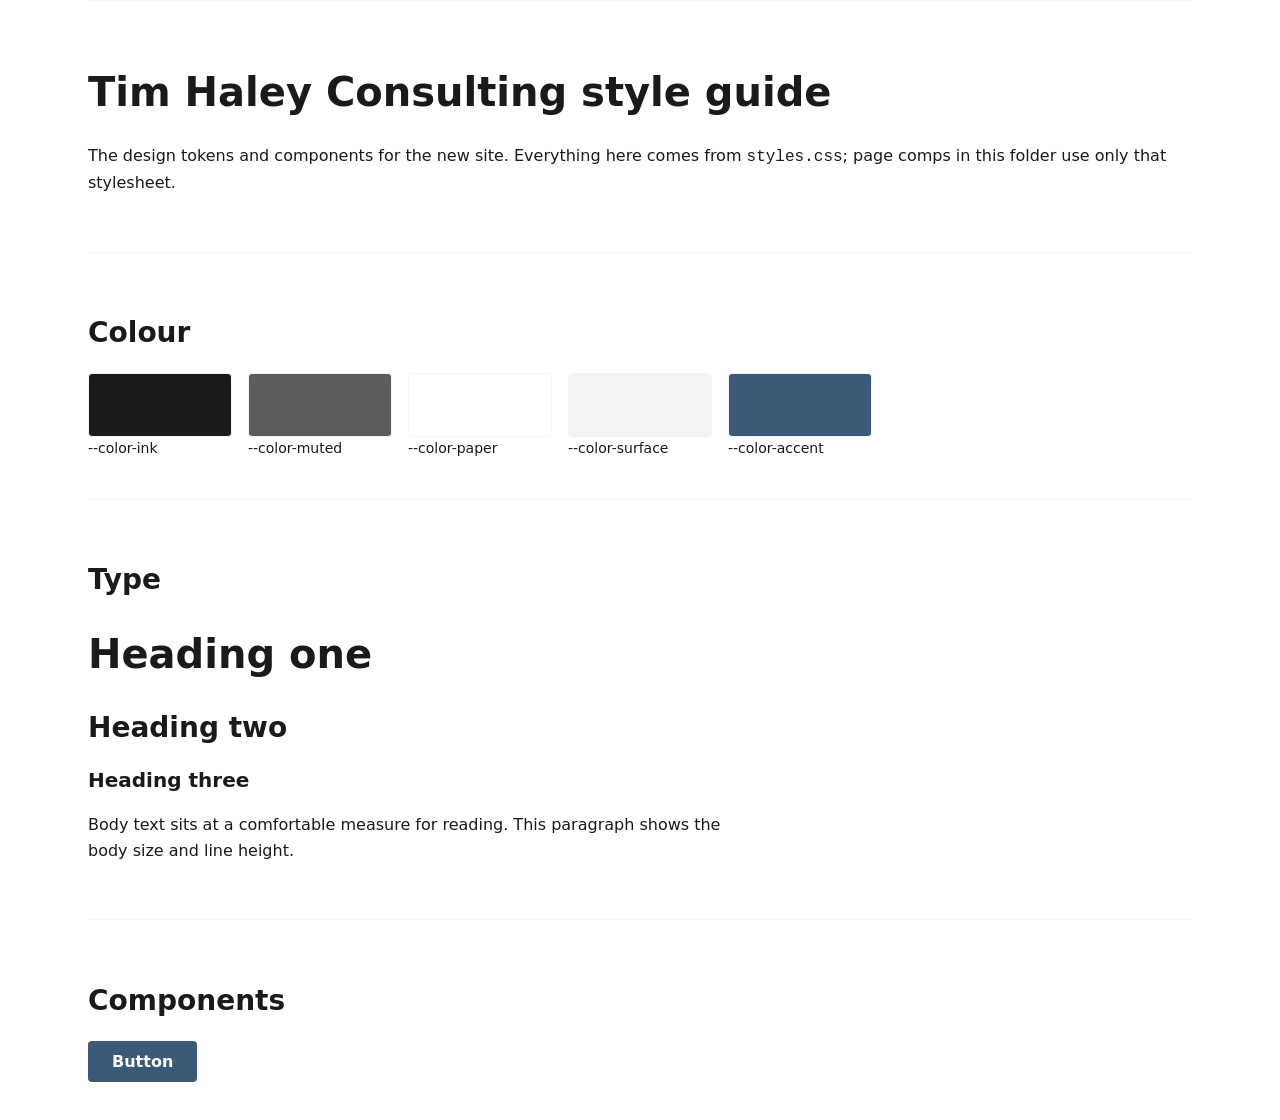
==== design/index.html @ 62872586 "Add the design style guide scaffold The design phase runs through the agent supervisor as a static p" ====
<!doctype html>
<html lang="en">
<head>
  <meta charset="utf-8">
  <meta name="viewport" content="width=device-width, initial-scale=1">
  <meta name="robots" content="noindex">
  <title>Style guide | Tim Haley Consulting</title>
  <link rel="stylesheet" href="styles.css">
</head>
<body>
  <main class="container">
    <header class="guide-section">
      <h1>Tim Haley Consulting style guide</h1>
      <p>The design tokens and components for the new site. Everything here comes from
        <code>styles.css</code>; page comps in this folder use only that stylesheet.</p>
    </header>

    <section class="guide-section" id="colour">
      <h2>Colour</h2>
      <div class="swatches">
        <div class="swatch"><div class="swatch-chip" style="background: var(--color-ink)"></div>--color-ink</div>
        <div class="swatch"><div class="swatch-chip" style="background: var(--color-muted)"></div>--color-muted</div>
        <div class="swatch"><div class="swatch-chip" style="background: var(--color-paper)"></div>--color-paper</div>
        <div class="swatch"><div class="swatch-chip" style="background: var(--color-surface)"></div>--color-surface</div>
        <div class="swatch"><div class="swatch-chip" style="background: var(--color-accent)"></div>--color-accent</div>
      </div>
    </section>

    <section class="guide-section" id="type">
      <h2>Type</h2>
      <h1>Heading one</h1>
      <h2>Heading two</h2>
      <h3>Heading three</h3>
      <p style="max-width: var(--measure)">Body text sits at a comfortable measure for reading. This
        paragraph shows the body size and line height.</p>
    </section>

    <section class="guide-section" id="components">
      <h2>Components</h2>
      <a class="button" href="#components">Button</a>
    </section>
  </main>
</body>
</html>
---- design/styles.css ----
/*
 * Tim Haley Consulting: design tokens and components.
 * Neutral starting values; the design rounds set the real direction.
 * Every page in design/ uses only this stylesheet.
 */

:root {
  /* Colour */
  --color-ink: #1a1a1a;
  --color-muted: #5c5c5c;
  --color-paper: #ffffff;
  --color-surface: #f4f4f4;
  --color-accent: #3a5a78;
  --color-accent-ink: #ffffff;

  /* Type */
  --font-body: system-ui, sans-serif;
  --font-heading: system-ui, sans-serif;
  --text-sm: 0.875rem;
  --text-base: 1rem;
  --text-lg: 1.25rem;
  --text-xl: 1.75rem;
  --text-2xl: 2.5rem;
  --leading-body: 1.6;
  --leading-heading: 1.2;

  /* Spacing */
  --space-1: 0.25rem;
  --space-2: 0.5rem;
  --space-3: 1rem;
  --space-4: 1.5rem;
  --space-5: 2.5rem;
  --space-6: 4rem;

  /* Shape */
  --radius: 4px;
  --measure: 65ch;
}

*,
*::before,
*::after {
  box-sizing: border-box;
}

body {
  margin: 0;
  font-family: var(--font-body);
  font-size: var(--text-base);
  line-height: var(--leading-body);
  color: var(--color-ink);
  background: var(--color-paper);
}

h1,
h2,
h3 {
  font-family: var(--font-heading);
  line-height: var(--leading-heading);
}

h1 { font-size: var(--text-2xl); }
h2 { font-size: var(--text-xl); }
h3 { font-size: var(--text-lg); }

.container {
  max-width: 72rem;
  margin: 0 auto;
  padding: 0 var(--space-4);
}

.button {
  display: inline-block;
  padding: var(--space-2) var(--space-4);
  border-radius: var(--radius);
  background: var(--color-accent);
  color: var(--color-accent-ink);
  text-decoration: none;
  font-weight: 600;
}

/* Style guide page only */
.guide-section {
  padding: var(--space-5) 0;
  border-top: 1px solid var(--color-surface);
}

.swatches {
  display: grid;
  grid-template-columns: repeat(auto-fill, minmax(9rem, 1fr));
  gap: var(--space-3);
}

.swatch {
  font-size: var(--text-sm);
}

.swatch-chip {
  height: 4rem;
  border-radius: var(--radius);
  border: 1px solid var(--color-surface);
}
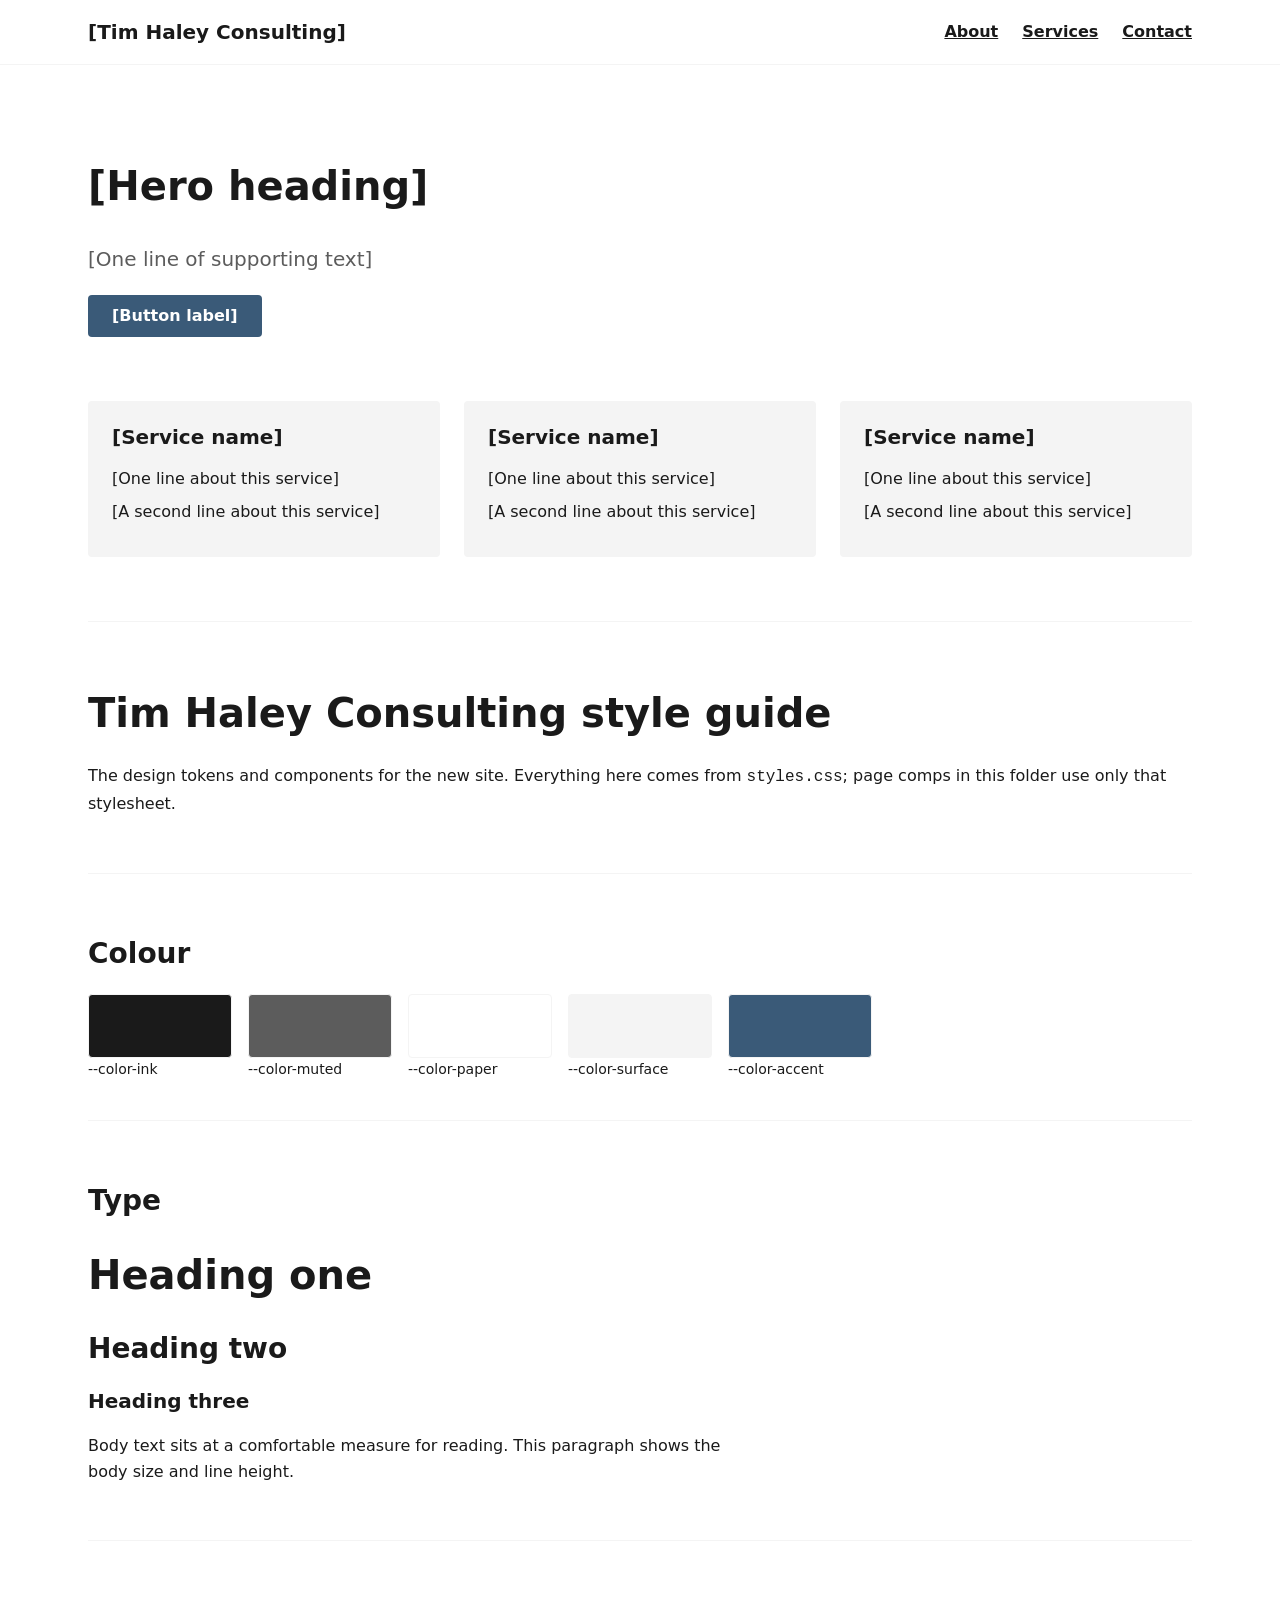
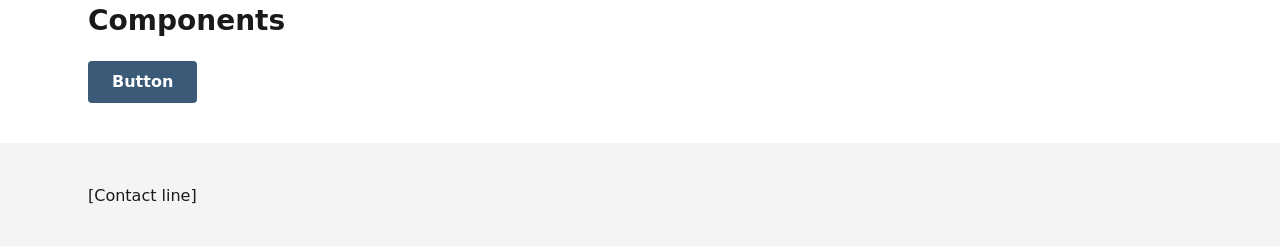
==== commit b8a4963f: "chore(agent): design-page-skeleton attempt 1 (sonnet)" ====
--- a/design/index.html
+++ b/design/index.html
@@ -8,12 +8,51 @@
   <link rel="stylesheet" href="styles.css">
 </head>
 <body>
+  <header class="site-header">
+    <div class="container site-header-inner">
+      <a class="wordmark" href="#about">[Tim Haley Consulting]</a>
+      <nav aria-label="Main">
+        <ul class="nav-list">
+          <li><a href="#about">About</a></li>
+          <li><a href="#services">Services</a></li>
+          <li><a href="#contact">Contact</a></li>
+        </ul>
+      </nav>
+    </div>
+  </header>
+
   <main class="container">
-    <header class="guide-section">
+    <section class="hero" id="about">
+      <h1>[Hero heading]</h1>
+      <p>[One line of supporting text]</p>
+      <a class="button" href="#contact">[Button label]</a>
+    </section>
+
+    <section class="services" id="services" aria-label="Services">
+      <div class="services-row">
+        <article class="card">
+          <h2>[Service name]</h2>
+          <p>[One line about this service]</p>
+          <p>[A second line about this service]</p>
+        </article>
+        <article class="card">
+          <h2>[Service name]</h2>
+          <p>[One line about this service]</p>
+          <p>[A second line about this service]</p>
+        </article>
+        <article class="card">
+          <h2>[Service name]</h2>
+          <p>[One line about this service]</p>
+          <p>[A second line about this service]</p>
+        </article>
+      </div>
+    </section>
+
+    <div class="guide-section">
       <h1>Tim Haley Consulting style guide</h1>
       <p>The design tokens and components for the new site. Everything here comes from
         <code>styles.css</code>; page comps in this folder use only that stylesheet.</p>
-    </header>
+    </div>
 
     <section class="guide-section" id="colour">
       <h2>Colour</h2>
@@ -40,5 +79,11 @@
       <a class="button" href="#components">Button</a>
     </section>
   </main>
+
+  <footer class="site-footer" id="contact">
+    <div class="container">
+      <p>[Contact line]</p>
+    </div>
+  </footer>
 </body>
 </html>
--- a/design/styles.css
+++ b/design/styles.css
@@ -100,3 +100,106 @@
   border-radius: var(--radius);
   border: 1px solid var(--color-surface);
 }
+
+/* Focus */
+a:focus-visible,
+.button:focus-visible {
+  outline: 3px solid var(--color-accent);
+  outline-offset: 2px;
+}
+
+a {
+  color: var(--color-accent);
+}
+
+/* Site header and nav */
+.site-header {
+  border-bottom: 1px solid var(--color-surface);
+}
+
+.site-header-inner {
+  display: flex;
+  flex-wrap: wrap;
+  align-items: center;
+  justify-content: space-between;
+  gap: var(--space-2) var(--space-4);
+  padding-top: var(--space-3);
+  padding-bottom: var(--space-3);
+}
+
+.wordmark {
+  font-family: var(--font-heading);
+  font-size: var(--text-lg);
+  font-weight: 700;
+  color: var(--color-ink);
+  text-decoration: none;
+}
+
+.nav-list {
+  display: flex;
+  flex-wrap: wrap;
+  gap: var(--space-1) var(--space-4);
+  margin: 0;
+  padding: 0;
+  list-style: none;
+}
+
+.nav-list a {
+  color: var(--color-ink);
+  font-weight: 600;
+}
+
+/* Hero */
+.hero {
+  padding: var(--space-6) 0;
+}
+
+.hero p {
+  max-width: var(--measure);
+  font-size: var(--text-lg);
+  color: var(--color-muted);
+}
+
+/* Services row and cards */
+.services {
+  padding-bottom: var(--space-6);
+}
+
+.services-row {
+  display: grid;
+  grid-template-columns: 1fr;
+  gap: var(--space-4);
+}
+
+.card {
+  min-width: 0;
+  padding: var(--space-4);
+  border-radius: var(--radius);
+  background: var(--color-surface);
+  overflow-wrap: break-word;
+}
+
+.card h2 {
+  margin-top: 0;
+  font-size: var(--text-lg);
+}
+
+.card p {
+  margin: 0 0 var(--space-2);
+}
+
+@media (min-width: 40rem) {
+  .services-row {
+    grid-template-columns: repeat(3, 1fr);
+  }
+}
+
+/* Footer */
+.site-footer {
+  padding: var(--space-5) 0;
+  background: var(--color-surface);
+}
+
+.site-footer p {
+  margin: 0;
+}
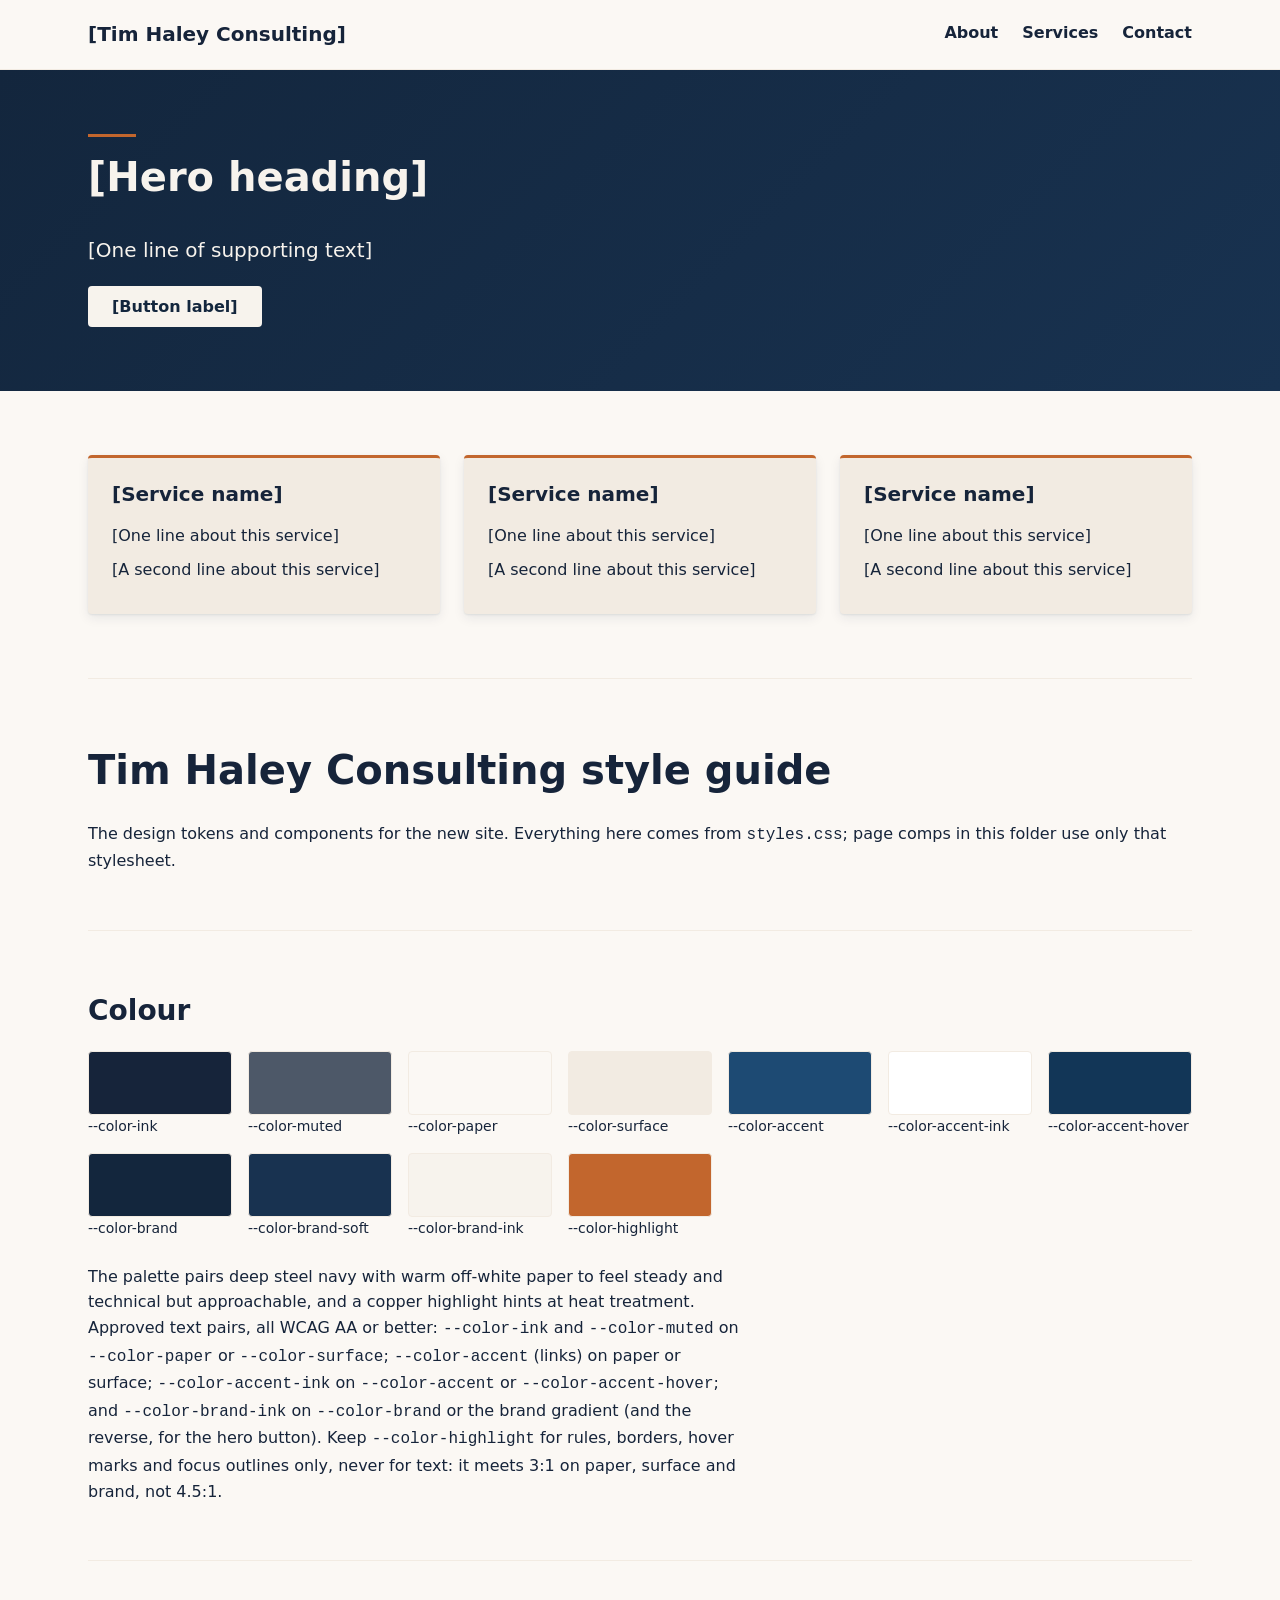
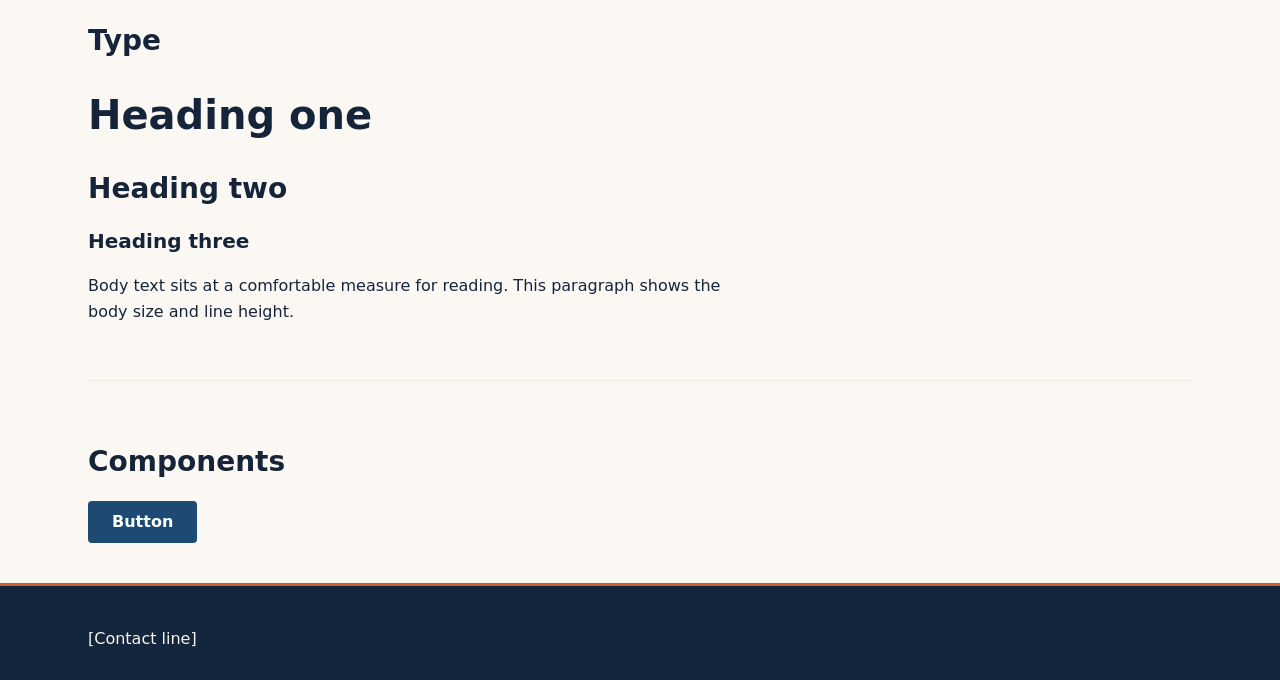
==== commit ebcea1ba: "chore(agent): design-colour-scheme-and-theme attempt 1 (opus)" ====
--- a/design/index.html
+++ b/design/index.html
@@ -21,12 +21,16 @@
     </div>
   </header>
 
-  <main class="container">
+  <main>
     <section class="hero" id="about">
-      <h1>[Hero heading]</h1>
-      <p>[One line of supporting text]</p>
-      <a class="button" href="#contact">[Button label]</a>
+      <div class="container">
+        <h1>[Hero heading]</h1>
+        <p>[One line of supporting text]</p>
+        <a class="button" href="#contact">[Button label]</a>
+      </div>
     </section>
+
+    <div class="container">
 
     <section class="services" id="services" aria-label="Services">
       <div class="services-row">
@@ -62,7 +66,23 @@
         <div class="swatch"><div class="swatch-chip" style="background: var(--color-paper)"></div>--color-paper</div>
         <div class="swatch"><div class="swatch-chip" style="background: var(--color-surface)"></div>--color-surface</div>
         <div class="swatch"><div class="swatch-chip" style="background: var(--color-accent)"></div>--color-accent</div>
+        <div class="swatch"><div class="swatch-chip" style="background: var(--color-accent-ink)"></div>--color-accent-ink</div>
+        <div class="swatch"><div class="swatch-chip" style="background: var(--color-accent-hover)"></div>--color-accent-hover</div>
+        <div class="swatch"><div class="swatch-chip" style="background: var(--color-brand)"></div>--color-brand</div>
+        <div class="swatch"><div class="swatch-chip" style="background: var(--color-brand-soft)"></div>--color-brand-soft</div>
+        <div class="swatch"><div class="swatch-chip" style="background: var(--color-brand-ink)"></div>--color-brand-ink</div>
+        <div class="swatch"><div class="swatch-chip" style="background: var(--color-highlight)"></div>--color-highlight</div>
       </div>
+      <p class="palette-note">The palette pairs deep steel navy with warm off-white paper to feel
+        steady and technical but approachable, and a copper highlight hints at heat treatment.
+        Approved text pairs, all WCAG AA or better: <code>--color-ink</code> and
+        <code>--color-muted</code> on <code>--color-paper</code> or <code>--color-surface</code>;
+        <code>--color-accent</code> (links) on paper or surface; <code>--color-accent-ink</code> on
+        <code>--color-accent</code> or <code>--color-accent-hover</code>; and
+        <code>--color-brand-ink</code> on <code>--color-brand</code> or the brand gradient (and the
+        reverse, for the hero button). Keep <code>--color-highlight</code> for rules, borders, hover
+        marks and focus outlines only, never for text: it meets 3:1 on paper, surface and brand,
+        not 4.5:1.</p>
     </section>
 
     <section class="guide-section" id="type">
@@ -78,6 +98,7 @@
       <h2>Components</h2>
       <a class="button" href="#components">Button</a>
     </section>
+    </div>
   </main>
 
   <footer class="site-footer" id="contact">
--- a/design/styles.css
+++ b/design/styles.css
@@ -1,17 +1,29 @@
 /*
  * Tim Haley Consulting: design tokens and components.
- * Neutral starting values; the design rounds set the real direction.
+ * Palette: deep steel-navy ink and brand on warm off-white paper, with a
+ * copper highlight that hints at heat treatment. Approved text pairs are
+ * listed in the style guide's Colour section; all meet WCAG AA.
  * Every page in design/ uses only this stylesheet.
  */
 
 :root {
   /* Colour */
-  --color-ink: #1a1a1a;
-  --color-muted: #5c5c5c;
-  --color-paper: #ffffff;
-  --color-surface: #f4f4f4;
-  --color-accent: #3a5a78;
-  --color-accent-ink: #ffffff;
+  --color-ink: #16243a;          /* 14.7:1 on paper, 13.2:1 on surface */
+  --color-muted: #4d5868;        /* 6.8:1 on paper, 6.1:1 on surface */
+  --color-paper: #fbf8f4;
+  --color-surface: #f2ebe2;
+  --color-accent: #1d4a73;       /* 8.7:1 on paper, 7.8:1 on surface */
+  --color-accent-ink: #ffffff;   /* 9.2:1 on accent */
+  --color-accent-hover: #123657; /* 12.4:1 with accent-ink */
+  --color-brand: #13263d;
+  --color-brand-soft: #183250;
+  --color-brand-ink: #f7f3ed;    /* 13.8:1 on brand, 11.8:1 on brand-soft */
+  --color-highlight: #c2662d;    /* non-text only: 3.2:1 or more on paper, surface, brand, brand-soft */
+
+  /* Effects */
+  --gradient-brand: linear-gradient(135deg, var(--color-brand) 0%, var(--color-brand-soft) 100%);
+  --shadow-card: 0 1px 2px rgb(19 38 61 / 0.08), 0 4px 12px rgb(19 38 61 / 0.08);
+  --shadow-card-hover: 0 2px 4px rgb(19 38 61 / 0.1), 0 10px 24px rgb(19 38 61 / 0.14);
 
   /* Type */
   --font-body: system-ui, sans-serif;
@@ -34,6 +46,7 @@
 
   /* Shape */
   --radius: 4px;
+  --rule-highlight: 3px;
   --measure: 65ch;
 }
 
@@ -77,6 +90,12 @@
   color: var(--color-accent-ink);
   text-decoration: none;
   font-weight: 600;
+  transition: background-color 0.15s ease, box-shadow 0.15s ease;
+}
+
+.button:hover {
+  background: var(--color-accent-hover);
+  box-shadow: inset 0 calc(-1 * var(--rule-highlight)) 0 var(--color-highlight);
 }
 
 /* Style guide page only */
@@ -95,25 +114,38 @@
   font-size: var(--text-sm);
 }
 
+.palette-note {
+  max-width: var(--measure);
+  margin-top: var(--space-4);
+}
+
 .swatch-chip {
   height: 4rem;
   border-radius: var(--radius);
   border: 1px solid var(--color-surface);
 }
 
-/* Focus */
+/* Focus: the highlight meets 3:1 on paper, surface, brand and brand-soft */
 a:focus-visible,
 .button:focus-visible {
-  outline: 3px solid var(--color-accent);
+  outline: 3px solid var(--color-highlight);
   outline-offset: 2px;
 }
 
 a {
   color: var(--color-accent);
+  text-decoration-thickness: 1px;
+  text-underline-offset: 0.2em;
+}
+
+a:hover {
+  text-decoration-color: var(--color-highlight);
+  text-decoration-thickness: 2px;
 }
 
 /* Site header and nav */
 .site-header {
+  background: var(--color-paper);
   border-bottom: 1px solid var(--color-surface);
 }
 
@@ -145,24 +177,60 @@
 }
 
 .nav-list a {
+  display: inline-block;
+  padding: var(--space-1) 0;
   color: var(--color-ink);
   font-weight: 600;
-}
-
-/* Hero */
+  text-decoration: none;
+  border-bottom: var(--rule-highlight) solid transparent;
+  transition: border-color 0.15s ease;
+}
+
+.nav-list a:hover,
+.nav-list a:active,
+.nav-list a[aria-current] {
+  border-bottom-color: var(--color-highlight);
+}
+
+/* Hero: full-width brand band */
 .hero {
   padding: var(--space-6) 0;
+  background: var(--gradient-brand);
+  color: var(--color-brand-ink);
+}
+
+.hero h1 {
+  margin-top: 0;
+}
+
+.hero h1::before {
+  content: "";
+  display: block;
+  width: 3rem;
+  height: var(--rule-highlight);
+  margin-bottom: var(--space-3);
+  background: var(--color-highlight);
 }
 
 .hero p {
   max-width: var(--measure);
   font-size: var(--text-lg);
-  color: var(--color-muted);
+  color: var(--color-brand-ink);
+}
+
+/* On the brand band the button inverts so it stands out from the background */
+.hero .button {
+  background: var(--color-brand-ink);
+  color: var(--color-brand);
+}
+
+.hero .button:hover {
+  background: var(--color-surface);
 }
 
 /* Services row and cards */
 .services {
-  padding-bottom: var(--space-6);
+  padding: var(--space-6) 0;
 }
 
 .services-row {
@@ -175,8 +243,28 @@
   min-width: 0;
   padding: var(--space-4);
   border-radius: var(--radius);
+  border-top: var(--rule-highlight) solid var(--color-highlight);
   background: var(--color-surface);
+  box-shadow: var(--shadow-card);
   overflow-wrap: break-word;
+  transition: transform 0.15s ease, box-shadow 0.15s ease;
+}
+
+.card:hover {
+  transform: translateY(-2px);
+  box-shadow: var(--shadow-card-hover);
+}
+
+@media (prefers-reduced-motion: reduce) {
+  .card,
+  .button,
+  .nav-list a {
+    transition: none;
+  }
+
+  .card:hover {
+    transform: none;
+  }
 }
 
 .card h2 {
@@ -194,10 +282,16 @@
   }
 }
 
-/* Footer */
+/* Footer: full-width brand band */
 .site-footer {
   padding: var(--space-5) 0;
-  background: var(--color-surface);
+  border-top: var(--rule-highlight) solid var(--color-highlight);
+  background: var(--color-brand);
+  color: var(--color-brand-ink);
+}
+
+.site-footer a {
+  color: var(--color-brand-ink);
 }
 
 .site-footer p {
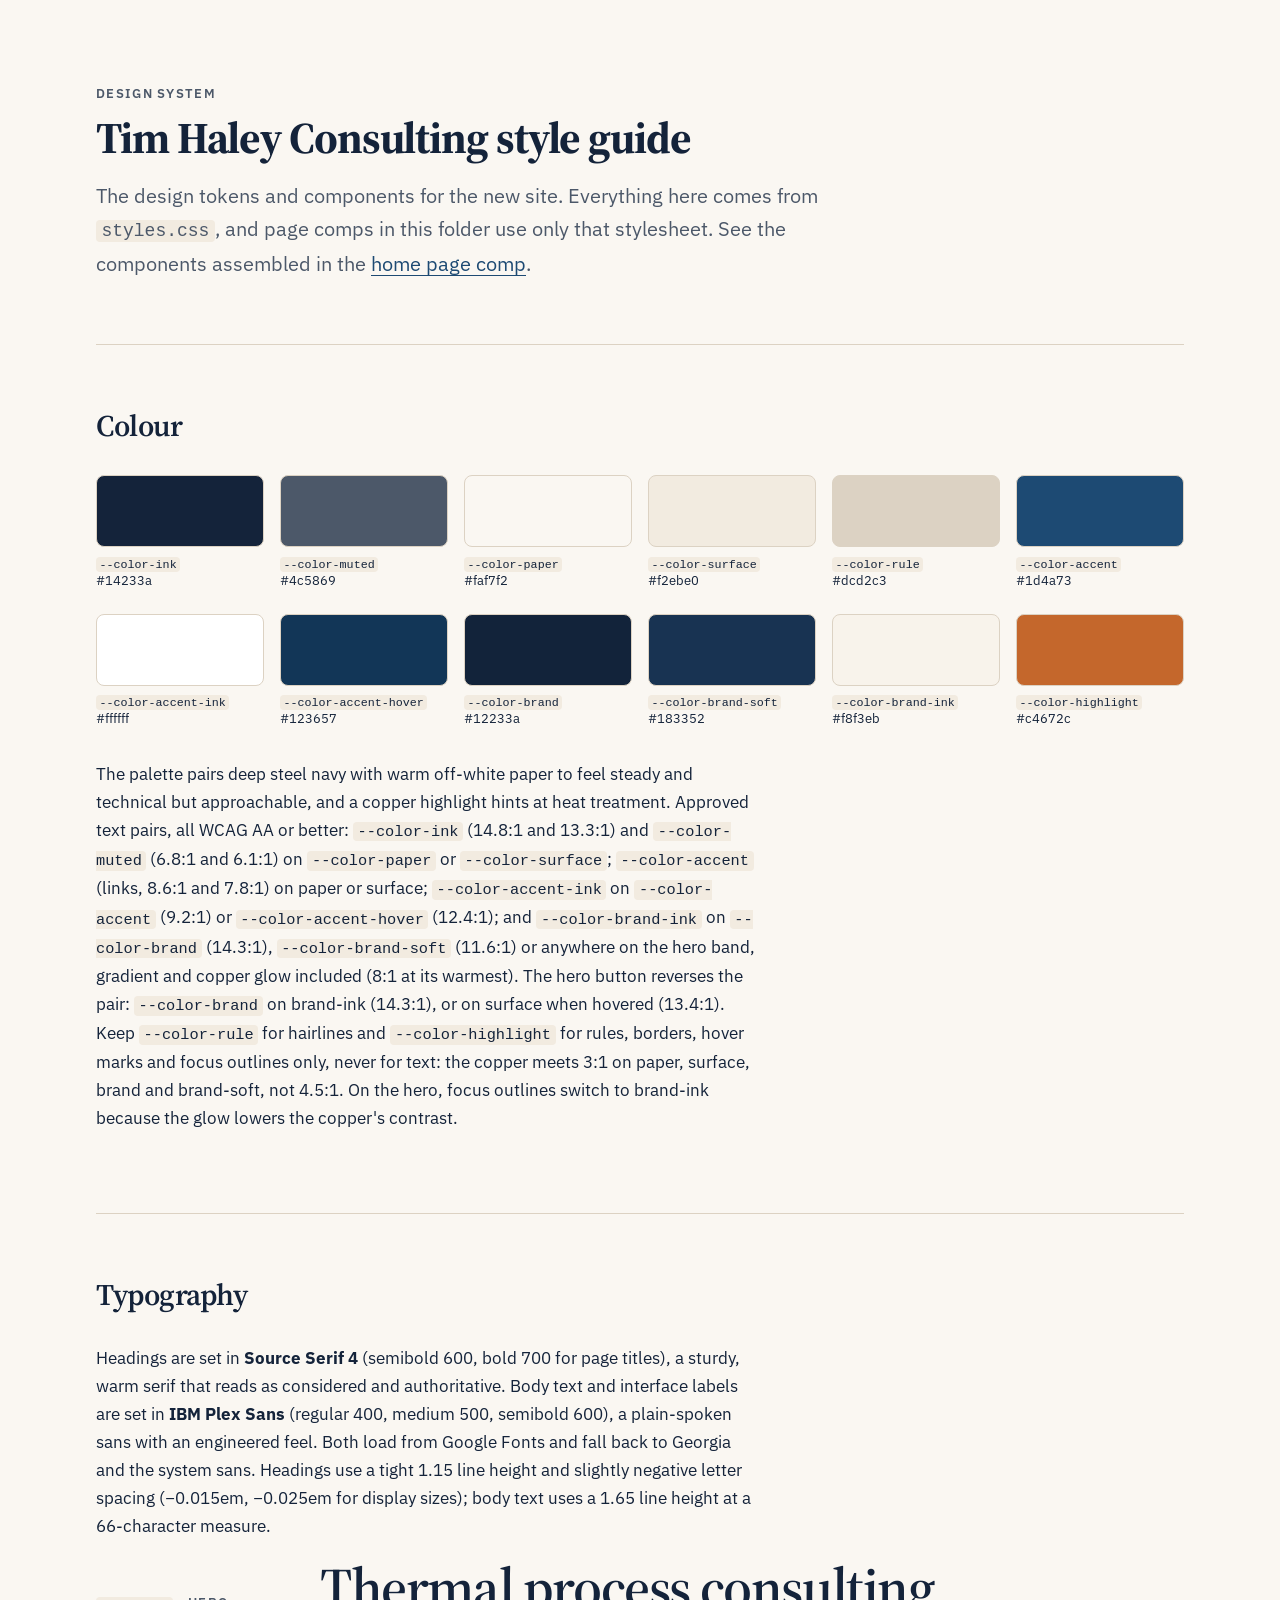
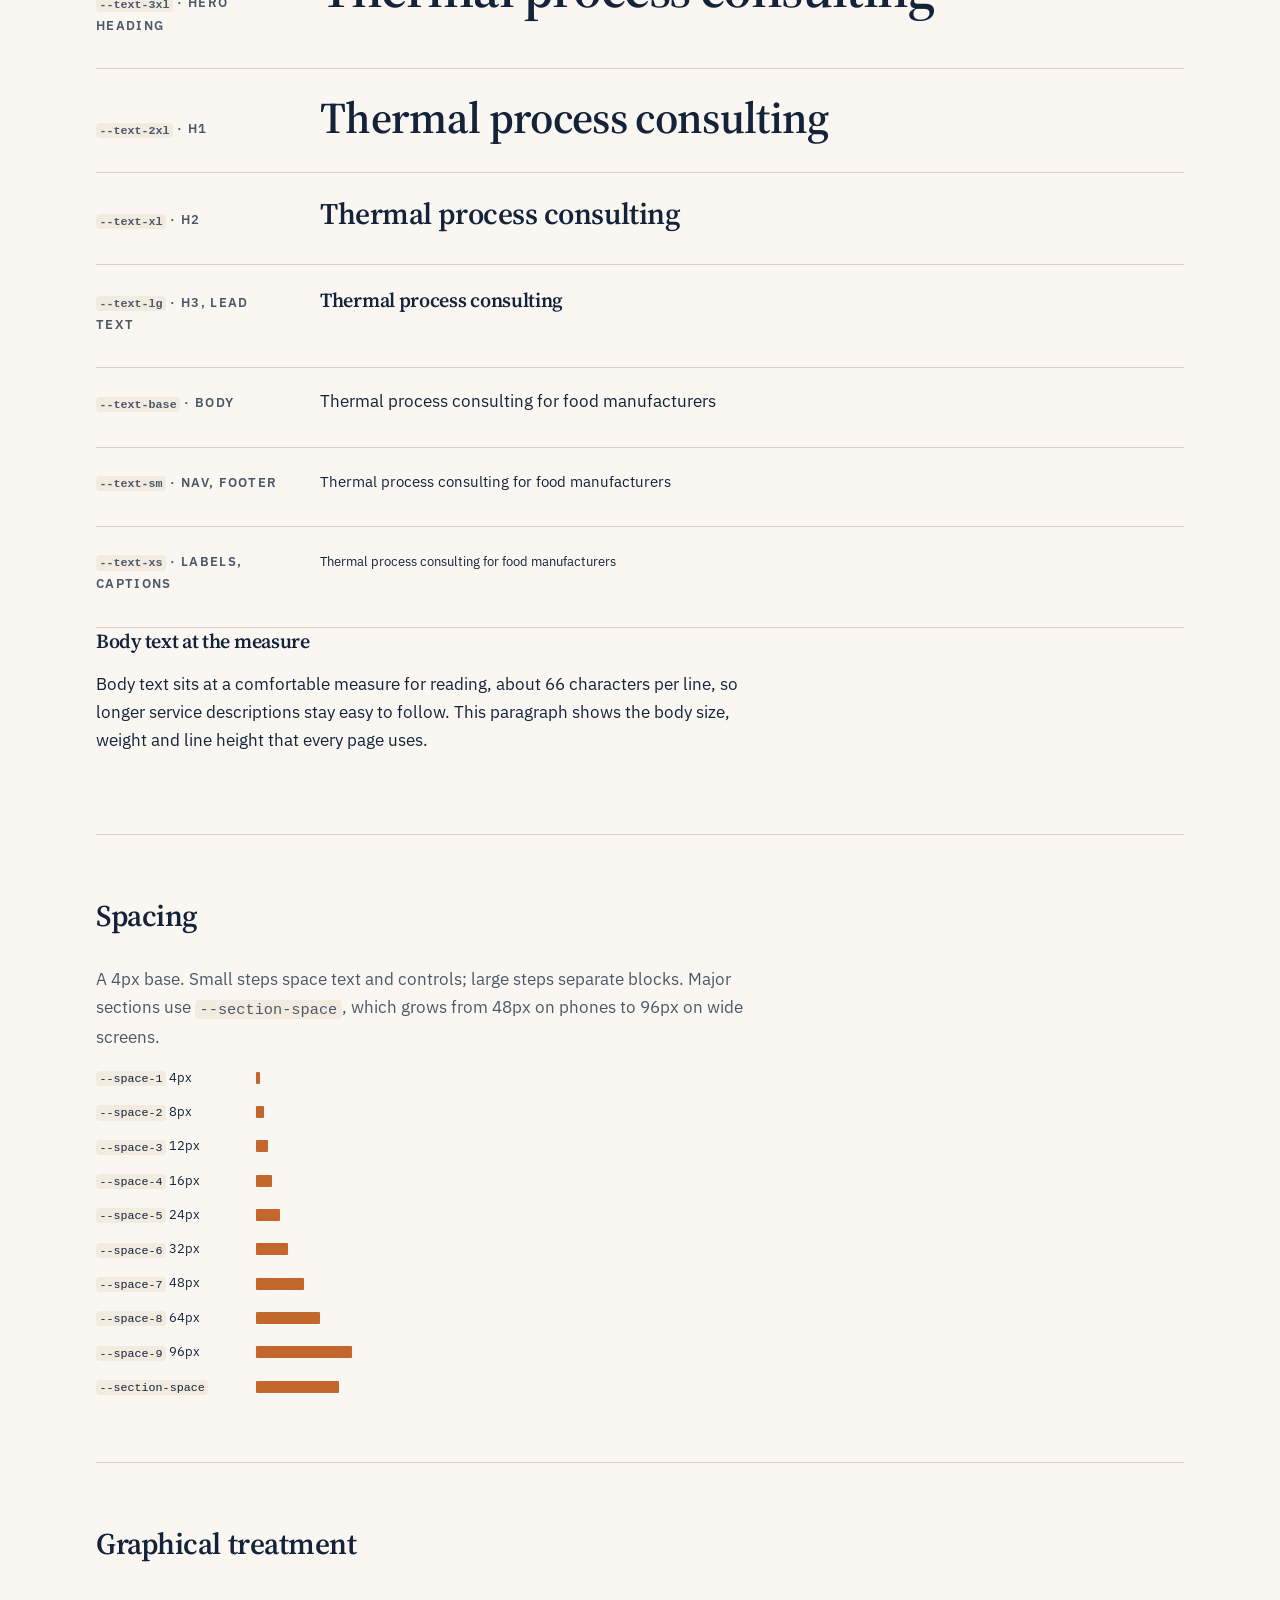
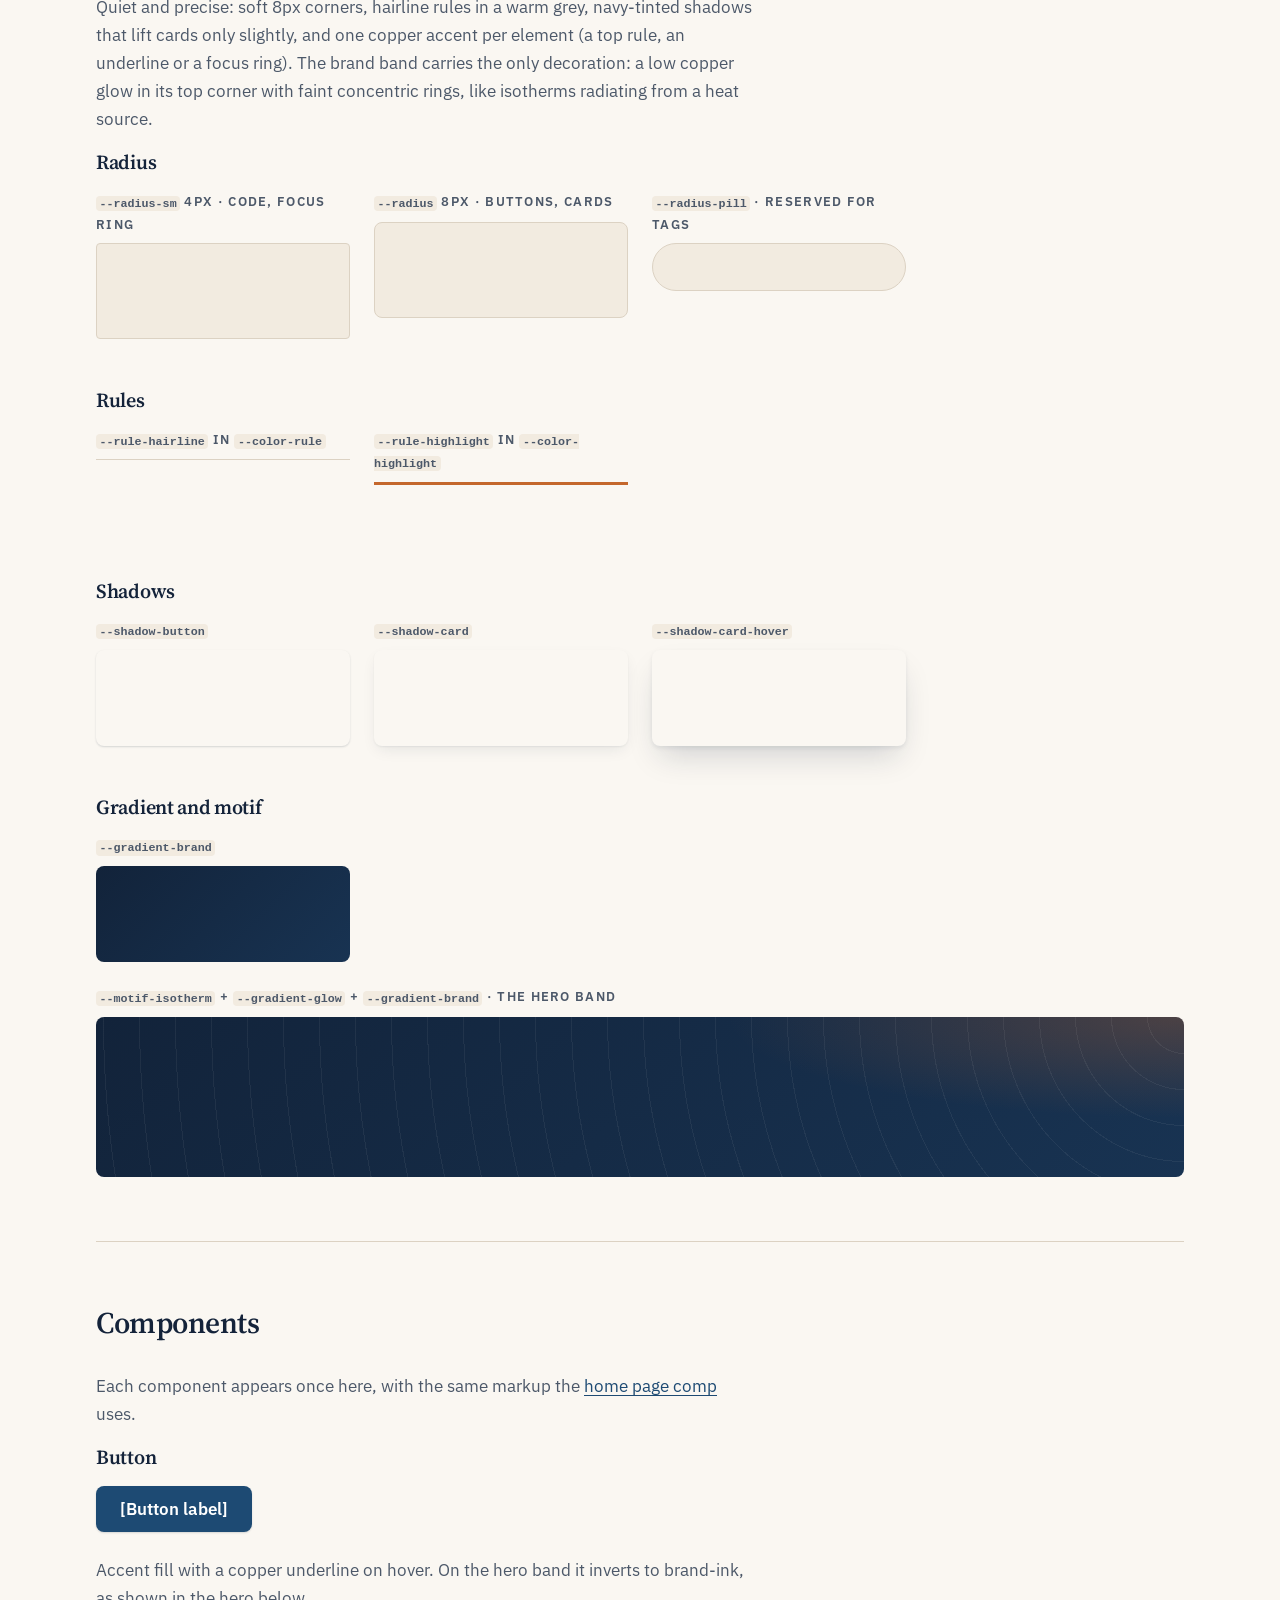
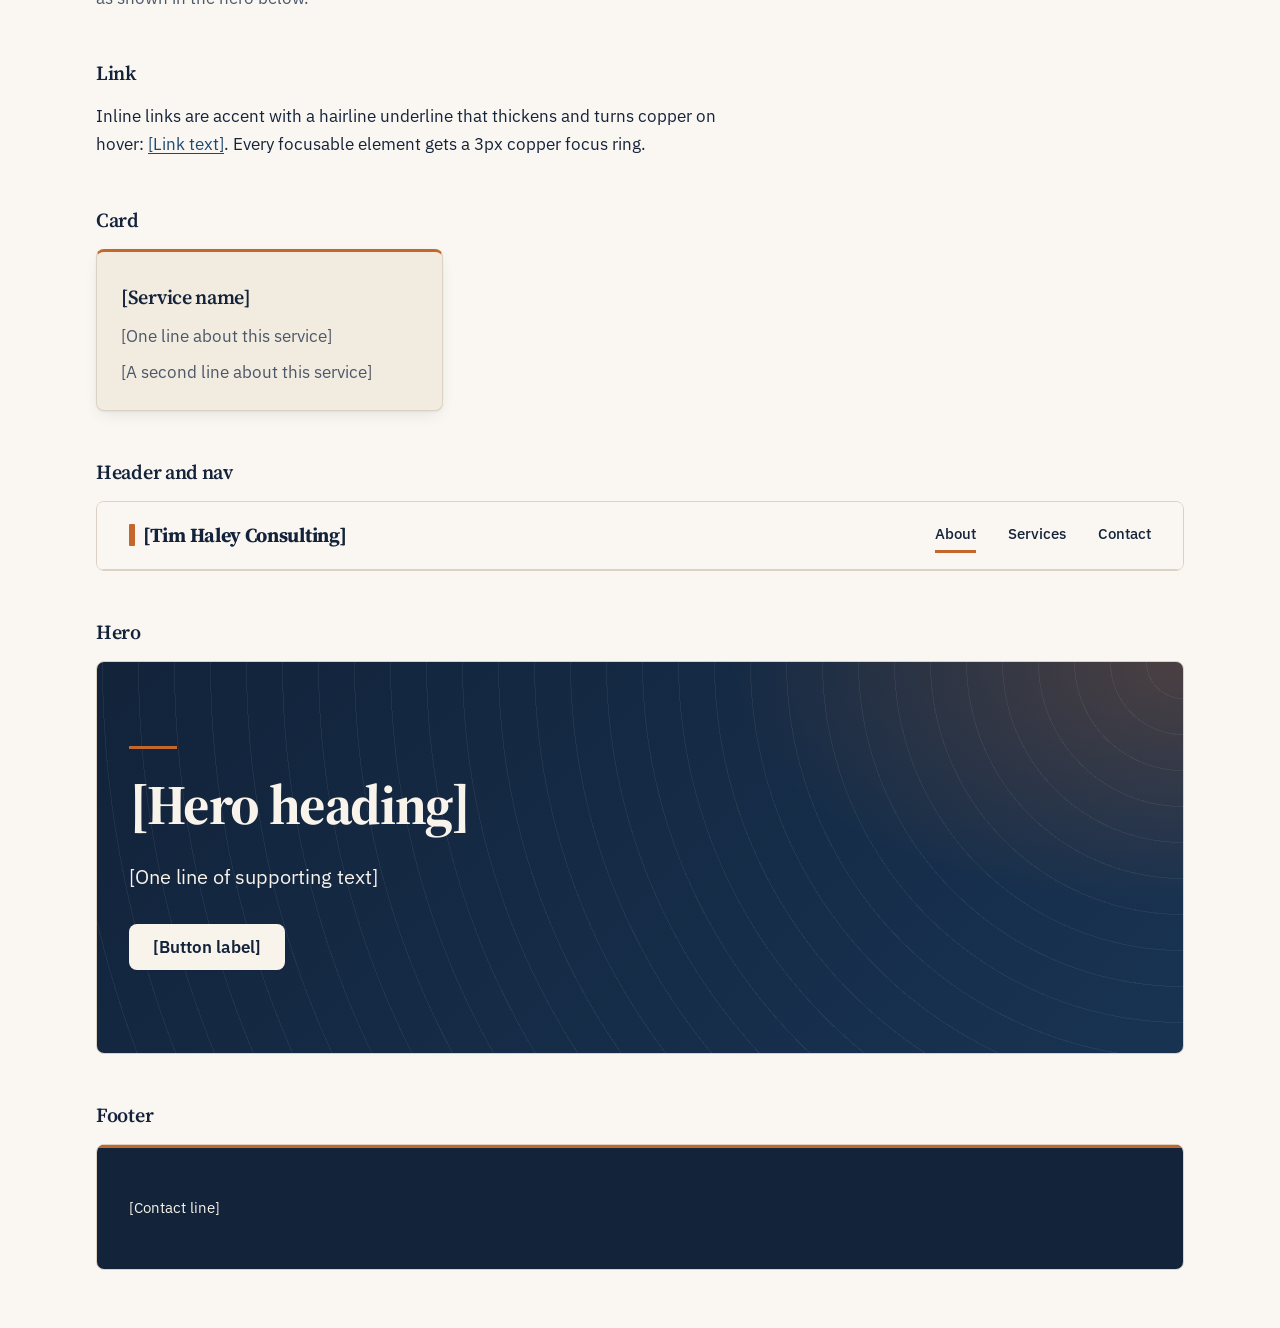
==== commit 3beefb6e: "chore(agent): design-full-visual-pass-and-home-comp attempt 1 (opus)" ====
--- a/design/index.html
+++ b/design/index.html
@@ -8,103 +8,209 @@
   <link rel="stylesheet" href="styles.css">
 </head>
 <body>
-  <header class="site-header">
-    <div class="container site-header-inner">
-      <a class="wordmark" href="#about">[Tim Haley Consulting]</a>
-      <nav aria-label="Main">
-        <ul class="nav-list">
-          <li><a href="#about">About</a></li>
-          <li><a href="#services">Services</a></li>
-          <li><a href="#contact">Contact</a></li>
-        </ul>
-      </nav>
+  <main class="container">
+    <div class="guide-intro">
+      <span class="guide-label">Design system</span>
+      <h1>Tim Haley Consulting style guide</h1>
+      <p>The design tokens and components for the new site. Everything here comes from
+        <code>styles.css</code>, and page comps in this folder use only that stylesheet. See the
+        components assembled in the <a href="home.html">home page comp</a>.</p>
     </div>
-  </header>
-
-  <main>
-    <section class="hero" id="about">
-      <div class="container">
-        <h1>[Hero heading]</h1>
-        <p>[One line of supporting text]</p>
-        <a class="button" href="#contact">[Button label]</a>
-      </div>
-    </section>
-
-    <div class="container">
-
-    <section class="services" id="services" aria-label="Services">
-      <div class="services-row">
+
+    <section class="guide-section" id="colour">
+      <h2>Colour</h2>
+      <div class="swatches">
+        <div class="swatch"><div class="swatch-chip" style="background: var(--color-ink)"></div><code>--color-ink</code><br>#14233a</div>
+        <div class="swatch"><div class="swatch-chip" style="background: var(--color-muted)"></div><code>--color-muted</code><br>#4c5869</div>
+        <div class="swatch"><div class="swatch-chip" style="background: var(--color-paper)"></div><code>--color-paper</code><br>#faf7f2</div>
+        <div class="swatch"><div class="swatch-chip" style="background: var(--color-surface)"></div><code>--color-surface</code><br>#f2ebe0</div>
+        <div class="swatch"><div class="swatch-chip" style="background: var(--color-rule)"></div><code>--color-rule</code><br>#dcd2c3</div>
+        <div class="swatch"><div class="swatch-chip" style="background: var(--color-accent)"></div><code>--color-accent</code><br>#1d4a73</div>
+        <div class="swatch"><div class="swatch-chip" style="background: var(--color-accent-ink)"></div><code>--color-accent-ink</code><br>#ffffff</div>
+        <div class="swatch"><div class="swatch-chip" style="background: var(--color-accent-hover)"></div><code>--color-accent-hover</code><br>#123657</div>
+        <div class="swatch"><div class="swatch-chip" style="background: var(--color-brand)"></div><code>--color-brand</code><br>#12233a</div>
+        <div class="swatch"><div class="swatch-chip" style="background: var(--color-brand-soft)"></div><code>--color-brand-soft</code><br>#183352</div>
+        <div class="swatch"><div class="swatch-chip" style="background: var(--color-brand-ink)"></div><code>--color-brand-ink</code><br>#f8f3eb</div>
+        <div class="swatch"><div class="swatch-chip" style="background: var(--color-highlight)"></div><code>--color-highlight</code><br>#c4672c</div>
+      </div>
+      <p class="palette-note">The palette pairs deep steel navy with warm off-white paper to feel
+        steady and technical but approachable, and a copper highlight hints at heat treatment.
+        Approved text pairs, all WCAG AA or better: <code>--color-ink</code> (14.8:1 and 13.3:1)
+        and <code>--color-muted</code> (6.8:1 and 6.1:1) on <code>--color-paper</code> or
+        <code>--color-surface</code>; <code>--color-accent</code> (links, 8.6:1 and 7.8:1) on paper
+        or surface; <code>--color-accent-ink</code> on <code>--color-accent</code> (9.2:1) or
+        <code>--color-accent-hover</code> (12.4:1); and <code>--color-brand-ink</code> on
+        <code>--color-brand</code> (14.3:1), <code>--color-brand-soft</code> (11.6:1) or anywhere
+        on the hero band, gradient and copper glow included (8:1 at its warmest). The hero button
+        reverses the pair: <code>--color-brand</code> on brand-ink (14.3:1), or on surface when
+        hovered (13.4:1). Keep <code>--color-rule</code> for hairlines and
+        <code>--color-highlight</code> for rules, borders, hover marks and focus outlines only,
+        never for text: the copper meets 3:1 on paper, surface, brand and brand-soft, not 4.5:1.
+        On the hero, focus outlines switch to brand-ink because the glow lowers the copper's
+        contrast.</p>
+    </section>
+
+    <section class="guide-section" id="type">
+      <h2>Typography</h2>
+      <p>Headings are set in <strong>Source Serif 4</strong> (semibold 600, bold 700 for page
+        titles), a sturdy, warm serif that reads as considered and authoritative. Body text and
+        interface labels are set in <strong>IBM Plex Sans</strong> (regular 400, medium 500,
+        semibold 600), a plain-spoken sans with an engineered feel. Both load from Google Fonts
+        and fall back to Georgia and the system sans. Headings use a tight 1.15 line height and
+        slightly negative letter spacing (−0.015em, −0.025em for display sizes); body text uses a
+        1.65 line height at a 66-character measure.</p>
+      <dl class="type-specimen">
+        <div class="type-sample">
+          <dt class="guide-label"><code>--text-3xl</code> · hero heading</dt>
+          <dd class="font-heading text-3xl">Thermal process consulting</dd>
+        </div>
+        <div class="type-sample">
+          <dt class="guide-label"><code>--text-2xl</code> · h1</dt>
+          <dd class="font-heading text-2xl">Thermal process consulting</dd>
+        </div>
+        <div class="type-sample">
+          <dt class="guide-label"><code>--text-xl</code> · h2</dt>
+          <dd class="font-heading text-xl">Thermal process consulting</dd>
+        </div>
+        <div class="type-sample">
+          <dt class="guide-label"><code>--text-lg</code> · h3, lead text</dt>
+          <dd class="font-heading text-lg">Thermal process consulting</dd>
+        </div>
+        <div class="type-sample">
+          <dt class="guide-label"><code>--text-base</code> · body</dt>
+          <dd class="text-base">Thermal process consulting for food manufacturers</dd>
+        </div>
+        <div class="type-sample">
+          <dt class="guide-label"><code>--text-sm</code> · nav, footer</dt>
+          <dd class="text-sm">Thermal process consulting for food manufacturers</dd>
+        </div>
+        <div class="type-sample">
+          <dt class="guide-label"><code>--text-xs</code> · labels, captions</dt>
+          <dd class="text-xs">Thermal process consulting for food manufacturers</dd>
+        </div>
+      </dl>
+      <h3>Body text at the measure</h3>
+      <p>Body text sits at a comfortable measure for reading, about 66 characters per line, so
+        longer service descriptions stay easy to follow. This paragraph shows the body size,
+        weight and line height that every page uses.</p>
+    </section>
+
+    <section class="guide-section" id="spacing">
+      <h2>Spacing</h2>
+      <p class="guide-note">A 4px base. Small steps space text and controls; large steps separate
+        blocks. Major sections use <code>--section-space</code>, which grows from 48px on phones
+        to 96px on wide screens.</p>
+      <ul class="spacing-scale">
+        <li class="spacing-step"><span><code>--space-1</code> 4px</span><span class="spacing-bar s1"></span></li>
+        <li class="spacing-step"><span><code>--space-2</code> 8px</span><span class="spacing-bar s2"></span></li>
+        <li class="spacing-step"><span><code>--space-3</code> 12px</span><span class="spacing-bar s3"></span></li>
+        <li class="spacing-step"><span><code>--space-4</code> 16px</span><span class="spacing-bar s4"></span></li>
+        <li class="spacing-step"><span><code>--space-5</code> 24px</span><span class="spacing-bar s5"></span></li>
+        <li class="spacing-step"><span><code>--space-6</code> 32px</span><span class="spacing-bar s6"></span></li>
+        <li class="spacing-step"><span><code>--space-7</code> 48px</span><span class="spacing-bar s7"></span></li>
+        <li class="spacing-step"><span><code>--space-8</code> 64px</span><span class="spacing-bar s8"></span></li>
+        <li class="spacing-step"><span><code>--space-9</code> 96px</span><span class="spacing-bar s9"></span></li>
+        <li class="spacing-step"><span><code>--section-space</code></span><span class="spacing-bar section"></span></li>
+      </ul>
+    </section>
+
+    <section class="guide-section" id="treatment">
+      <h2>Graphical treatment</h2>
+      <p class="guide-note">Quiet and precise: soft 8px corners, hairline rules in a warm grey,
+        navy-tinted shadows that lift cards only slightly, and one copper accent per element (a
+        top rule, an underline or a focus ring). The brand band carries the only decoration: a
+        low copper glow in its top corner with faint concentric rings, like isotherms radiating
+        from a heat source.</p>
+
+      <h3>Radius</h3>
+      <div class="treatment-grid">
+        <div><span class="guide-label"><code>--radius-sm</code> 4px · code, focus ring</span><div class="treatment-tile radius-sm"></div></div>
+        <div><span class="guide-label"><code>--radius</code> 8px · buttons, cards</span><div class="treatment-tile radius"></div></div>
+        <div><span class="guide-label"><code>--radius-pill</code> · reserved for tags</span><div class="treatment-tile radius-pill"></div></div>
+      </div>
+
+      <h3>Rules</h3>
+      <div class="treatment-grid">
+        <div><span class="guide-label"><code>--rule-hairline</code> in <code>--color-rule</code></span><div class="treatment-tile rule-hairline"></div></div>
+        <div><span class="guide-label"><code>--rule-highlight</code> in <code>--color-highlight</code></span><div class="treatment-tile rule-highlight"></div></div>
+      </div>
+
+      <h3>Shadows</h3>
+      <div class="treatment-grid">
+        <div><span class="guide-label"><code>--shadow-button</code></span><div class="treatment-tile shadow-button"></div></div>
+        <div><span class="guide-label"><code>--shadow-card</code></span><div class="treatment-tile shadow-card"></div></div>
+        <div><span class="guide-label"><code>--shadow-card-hover</code></span><div class="treatment-tile shadow-card-hover"></div></div>
+      </div>
+
+      <h3>Gradient and motif</h3>
+      <div class="treatment-grid">
+        <div><span class="guide-label"><code>--gradient-brand</code></span><div class="treatment-tile gradient-brand"></div></div>
+        <div class="treatment-wide"><span class="guide-label"><code>--motif-isotherm</code> + <code>--gradient-glow</code> + <code>--gradient-brand</code> · the hero band</span><div class="treatment-tile gradient-hero"></div></div>
+      </div>
+    </section>
+
+    <section class="guide-section" id="components">
+      <h2>Components</h2>
+      <p class="guide-note">Each component appears once here, with the same markup the
+        <a href="home.html">home page comp</a> uses.</p>
+
+      <h3>Button</h3>
+      <div class="guide-example">
+        <a class="button" href="#components">[Button label]</a>
+      </div>
+      <p class="guide-note">Accent fill with a copper underline on hover. On the hero band it
+        inverts to brand-ink, as shown in the hero below.</p>
+
+      <h3>Link</h3>
+      <p class="guide-example">Inline links are accent with a hairline underline that thickens and
+        turns copper on hover: <a href="#components">[Link text]</a>. Every focusable element gets
+        a 3px copper focus ring.</p>
+
+      <h3>Card</h3>
+      <div class="guide-example services-row">
         <article class="card">
           <h2>[Service name]</h2>
           <p>[One line about this service]</p>
           <p>[A second line about this service]</p>
         </article>
-        <article class="card">
-          <h2>[Service name]</h2>
-          <p>[One line about this service]</p>
-          <p>[A second line about this service]</p>
-        </article>
-        <article class="card">
-          <h2>[Service name]</h2>
-          <p>[One line about this service]</p>
-          <p>[A second line about this service]</p>
-        </article>
-      </div>
-    </section>
-
-    <div class="guide-section">
-      <h1>Tim Haley Consulting style guide</h1>
-      <p>The design tokens and components for the new site. Everything here comes from
-        <code>styles.css</code>; page comps in this folder use only that stylesheet.</p>
-    </div>
-
-    <section class="guide-section" id="colour">
-      <h2>Colour</h2>
-      <div class="swatches">
-        <div class="swatch"><div class="swatch-chip" style="background: var(--color-ink)"></div>--color-ink</div>
-        <div class="swatch"><div class="swatch-chip" style="background: var(--color-muted)"></div>--color-muted</div>
-        <div class="swatch"><div class="swatch-chip" style="background: var(--color-paper)"></div>--color-paper</div>
-        <div class="swatch"><div class="swatch-chip" style="background: var(--color-surface)"></div>--color-surface</div>
-        <div class="swatch"><div class="swatch-chip" style="background: var(--color-accent)"></div>--color-accent</div>
-        <div class="swatch"><div class="swatch-chip" style="background: var(--color-accent-ink)"></div>--color-accent-ink</div>
-        <div class="swatch"><div class="swatch-chip" style="background: var(--color-accent-hover)"></div>--color-accent-hover</div>
-        <div class="swatch"><div class="swatch-chip" style="background: var(--color-brand)"></div>--color-brand</div>
-        <div class="swatch"><div class="swatch-chip" style="background: var(--color-brand-soft)"></div>--color-brand-soft</div>
-        <div class="swatch"><div class="swatch-chip" style="background: var(--color-brand-ink)"></div>--color-brand-ink</div>
-        <div class="swatch"><div class="swatch-chip" style="background: var(--color-highlight)"></div>--color-highlight</div>
-      </div>
-      <p class="palette-note">The palette pairs deep steel navy with warm off-white paper to feel
-        steady and technical but approachable, and a copper highlight hints at heat treatment.
-        Approved text pairs, all WCAG AA or better: <code>--color-ink</code> and
-        <code>--color-muted</code> on <code>--color-paper</code> or <code>--color-surface</code>;
-        <code>--color-accent</code> (links) on paper or surface; <code>--color-accent-ink</code> on
-        <code>--color-accent</code> or <code>--color-accent-hover</code>; and
-        <code>--color-brand-ink</code> on <code>--color-brand</code> or the brand gradient (and the
-        reverse, for the hero button). Keep <code>--color-highlight</code> for rules, borders, hover
-        marks and focus outlines only, never for text: it meets 3:1 on paper, surface and brand,
-        not 4.5:1.</p>
-    </section>
-
-    <section class="guide-section" id="type">
-      <h2>Type</h2>
-      <h1>Heading one</h1>
-      <h2>Heading two</h2>
-      <h3>Heading three</h3>
-      <p style="max-width: var(--measure)">Body text sits at a comfortable measure for reading. This
-        paragraph shows the body size and line height.</p>
-    </section>
-
-    <section class="guide-section" id="components">
-      <h2>Components</h2>
-      <a class="button" href="#components">Button</a>
-    </section>
-    </div>
+      </div>
+
+      <h3>Header and nav</h3>
+      <div class="guide-bleed">
+        <header class="site-header">
+          <div class="container site-header-inner">
+            <a class="wordmark" href="home.html">[Tim Haley Consulting]</a>
+            <nav aria-label="Example">
+              <ul class="nav-list">
+                <li><a href="#components" aria-current="page">About</a></li>
+                <li><a href="#components">Services</a></li>
+                <li><a href="#components">Contact</a></li>
+              </ul>
+            </nav>
+          </div>
+        </header>
+      </div>
+
+      <h3>Hero</h3>
+      <div class="guide-bleed">
+        <section class="hero" aria-label="Hero example">
+          <div class="container">
+            <h1>[Hero heading]</h1>
+            <p>[One line of supporting text]</p>
+            <a class="button" href="#components">[Button label]</a>
+          </div>
+        </section>
+      </div>
+
+      <h3>Footer</h3>
+      <div class="guide-bleed">
+        <footer class="site-footer">
+          <div class="container">
+            <p>[Contact line]</p>
+          </div>
+        </footer>
+      </div>
+    </section>
   </main>
-
-  <footer class="site-footer" id="contact">
-    <div class="container">
-      <p>[Contact line]</p>
-    </div>
-  </footer>
 </body>
 </html>
--- a/design/styles.css
+++ b/design/styles.css
@@ -3,52 +3,94 @@
  * Palette: deep steel-navy ink and brand on warm off-white paper, with a
  * copper highlight that hints at heat treatment. Approved text pairs are
  * listed in the style guide's Colour section; all meet WCAG AA.
+ * Type: Source Serif 4 for headings (steady, warm, authoritative) and
+ * IBM Plex Sans for body text (engineered, plain-spoken), each with a
+ * system fallback stack.
  * Every page in design/ uses only this stylesheet.
  */
 
+/* Hosted web fonts; the stacks below fall back to system faces if they fail */
+@import url("https://fonts.googleapis.com/css2?family=IBM+Plex+Sans:ital,wght@0,400;0,500;0,600;1,400&family=Source+Serif+4:opsz,wght@8..60,600;8..60,700&display=swap");
+
 :root {
-  /* Colour */
-  --color-ink: #16243a;          /* 14.7:1 on paper, 13.2:1 on surface */
-  --color-muted: #4d5868;        /* 6.8:1 on paper, 6.1:1 on surface */
-  --color-paper: #fbf8f4;
-  --color-surface: #f2ebe2;
-  --color-accent: #1d4a73;       /* 8.7:1 on paper, 7.8:1 on surface */
+  /* Colour (contrast ratios are WCAG 2 relative-luminance ratios) */
+  --color-ink: #14233a;          /* 14.8:1 on paper, 13.3:1 on surface */
+  --color-muted: #4c5869;        /* 6.8:1 on paper, 6.1:1 on surface */
+  --color-paper: #faf7f2;
+  --color-surface: #f2ebe0;
+  --color-rule: #dcd2c3;         /* non-text: hairline rules and borders */
+  --color-accent: #1d4a73;       /* 8.6:1 on paper, 7.8:1 on surface */
   --color-accent-ink: #ffffff;   /* 9.2:1 on accent */
   --color-accent-hover: #123657; /* 12.4:1 with accent-ink */
-  --color-brand: #13263d;
-  --color-brand-soft: #183250;
-  --color-brand-ink: #f7f3ed;    /* 13.8:1 on brand, 11.8:1 on brand-soft */
-  --color-highlight: #c2662d;    /* non-text only: 3.2:1 or more on paper, surface, brand, brand-soft */
-
-  /* Effects */
+  --color-brand: #12233a;        /* 13.4:1 with surface (hero button hover) */
+  --color-brand-soft: #183352;
+  --color-brand-ink: #f8f3eb;    /* 14.3:1 on brand, 11.6:1 on brand-soft, 8:1 at the hero's copper glow */
+  --color-highlight: #c4672c;    /* non-text only: 3.7:1 on paper, 3.3:1 on surface, 4:1 on brand, 3.3:1 on brand-soft */
+
+  /* Type: families */
+  --font-heading: "Source Serif 4", "Source Serif Pro", Georgia, Cambria, "Times New Roman", serif;
+  --font-body: "IBM Plex Sans", system-ui, -apple-system, "Segoe UI", Roboto, "Helvetica Neue", Arial, sans-serif;
+
+  /* Type: scale (roughly 1.25, display sizes fluid) */
+  --text-xs: 0.8125rem;   /* 13px: eyebrows, captions */
+  --text-sm: 0.9375rem;   /* 15px: footer, small print */
+  --text-base: 1.0625rem; /* 17px: body */
+  --text-lg: 1.25rem;     /* 20px: lead text, h3, card titles */
+  --text-xl: clamp(1.5rem, 1.3rem + 0.8vw, 1.875rem);   /* h2 */
+  --text-2xl: clamp(2rem, 1.6rem + 1.8vw, 2.75rem);     /* h1 */
+  --text-3xl: clamp(2.375rem, 1.7rem + 3vw, 3.5rem);    /* hero heading */
+
+  /* Type: weights, line heights, letter spacing, measure */
+  --weight-regular: 400;
+  --weight-medium: 500;
+  --weight-semibold: 600;
+  --weight-bold: 700;
+  --leading-body: 1.65;
+  --leading-snug: 1.3;
+  --leading-heading: 1.15;
+  --tracking-heading: -0.015em;
+  --tracking-display: -0.025em;
+  --tracking-caps: 0.1em;
+  --measure: 66ch;
+
+  /* Spacing: 4px base */
+  --space-1: 0.25rem;  /* 4px */
+  --space-2: 0.5rem;   /* 8px */
+  --space-3: 0.75rem;  /* 12px */
+  --space-4: 1rem;     /* 16px */
+  --space-5: 1.5rem;   /* 24px */
+  --space-6: 2rem;     /* 32px */
+  --space-7: 3rem;     /* 48px */
+  --space-8: 4rem;     /* 64px */
+  --space-9: 6rem;     /* 96px */
+  --section-space: clamp(var(--space-7), 2rem + 4vw, var(--space-9));
+  --gutter: clamp(var(--space-4), 0.5rem + 3vw, var(--space-6));
+
+  /* Graphical treatment: shape */
+  --radius-sm: 4px;
+  --radius: 8px;
+  --radius-pill: 999px;
+  --rule-hairline: 1px;
+  --rule-highlight: 3px;
+
+  /* Graphical treatment: depth (navy-tinted, soft) */
+  --shadow-card: 0 1px 2px rgb(18 35 58 / 0.06), 0 6px 16px -4px rgb(18 35 58 / 0.1);
+  --shadow-card-hover: 0 2px 4px rgb(18 35 58 / 0.08), 0 16px 32px -8px rgb(18 35 58 / 0.18);
+  --shadow-button: 0 1px 2px rgb(18 35 58 / 0.16);
+
+  /* Graphical treatment: gradients and motif */
   --gradient-brand: linear-gradient(135deg, var(--color-brand) 0%, var(--color-brand-soft) 100%);
-  --shadow-card: 0 1px 2px rgb(19 38 61 / 0.08), 0 4px 12px rgb(19 38 61 / 0.08);
-  --shadow-card-hover: 0 2px 4px rgb(19 38 61 / 0.1), 0 10px 24px rgb(19 38 61 / 0.14);
-
-  /* Type */
-  --font-body: system-ui, sans-serif;
-  --font-heading: system-ui, sans-serif;
-  --text-sm: 0.875rem;
-  --text-base: 1rem;
-  --text-lg: 1.25rem;
-  --text-xl: 1.75rem;
-  --text-2xl: 2.5rem;
-  --leading-body: 1.6;
-  --leading-heading: 1.2;
-
-  /* Spacing */
-  --space-1: 0.25rem;
-  --space-2: 0.5rem;
-  --space-3: 1rem;
-  --space-4: 1.5rem;
-  --space-5: 2.5rem;
-  --space-6: 4rem;
-
-  /* Shape */
-  --radius: 4px;
-  --rule-highlight: 3px;
-  --measure: 65ch;
-}
+  /* A low copper glow in the top corner, like heat at the edge of the band */
+  --gradient-glow: radial-gradient(ellipse 60% 90% at 100% 0%, rgb(196 103 44 / 0.3), transparent 70%);
+  /* Faint concentric rings radiating from the glow: an isotherm motif */
+  --motif-isotherm: repeating-radial-gradient(circle at 100% 0%, rgb(248 243 235 / 0.06) 0 1px, transparent 1px 2.25rem);
+
+  /* Motion */
+  --ease: cubic-bezier(0.2, 0.7, 0.3, 1);
+  --duration: 0.18s;
+}
+
+/* Base */
 
 *,
 *::before,
@@ -56,97 +98,130 @@
   box-sizing: border-box;
 }
 
+html {
+  -webkit-text-size-adjust: 100%;
+  text-size-adjust: 100%;
+}
+
 body {
   margin: 0;
   font-family: var(--font-body);
   font-size: var(--text-base);
+  font-weight: var(--weight-regular);
   line-height: var(--leading-body);
   color: var(--color-ink);
   background: var(--color-paper);
+  -webkit-font-smoothing: antialiased;
 }
 
 h1,
 h2,
 h3 {
+  margin: 0 0 var(--space-4);
   font-family: var(--font-heading);
+  font-weight: var(--weight-semibold);
   line-height: var(--leading-heading);
-}
-
-h1 { font-size: var(--text-2xl); }
+  letter-spacing: var(--tracking-heading);
+  text-wrap: balance;
+}
+
+h1 {
+  font-size: var(--text-2xl);
+  font-weight: var(--weight-bold);
+  letter-spacing: var(--tracking-display);
+}
+
 h2 { font-size: var(--text-xl); }
-h3 { font-size: var(--text-lg); }
+
+h3 {
+  font-size: var(--text-lg);
+  line-height: var(--leading-snug);
+}
+
+p {
+  margin: 0 0 var(--space-4);
+  max-width: var(--measure);
+}
+
+code {
+  font-size: 0.9em;
+  padding: 0.05em 0.3em;
+  border-radius: var(--radius-sm);
+  background: var(--color-surface);
+}
 
 .container {
   max-width: 72rem;
   margin: 0 auto;
-  padding: 0 var(--space-4);
-}
+  padding: 0 var(--gutter);
+}
+
+/* Links */
+
+a {
+  color: var(--color-accent);
+  text-decoration-thickness: var(--rule-hairline);
+  text-underline-offset: 0.2em;
+  transition: text-decoration-color var(--duration) var(--ease);
+}
+
+a:hover {
+  color: var(--color-accent-hover);
+  text-decoration-color: var(--color-highlight);
+  text-decoration-thickness: 2px;
+}
+
+/* Focus: the copper highlight meets 3:1 on paper, surface, brand and brand-soft */
+:focus-visible {
+  outline: 3px solid var(--color-highlight);
+  outline-offset: 3px;
+  border-radius: var(--radius-sm);
+}
+
+/* On the hero band the copper glow lowers its contrast, so focus turns light */
+.hero :focus-visible {
+  outline-color: var(--color-brand-ink);
+}
+
+/* Button */
 
 .button {
   display: inline-block;
-  padding: var(--space-2) var(--space-4);
+  padding: var(--space-3) var(--space-5);
   border-radius: var(--radius);
   background: var(--color-accent);
   color: var(--color-accent-ink);
+  font-family: var(--font-body);
+  font-size: var(--text-base);
+  font-weight: var(--weight-semibold);
+  line-height: var(--leading-snug);
   text-decoration: none;
-  font-weight: 600;
-  transition: background-color 0.15s ease, box-shadow 0.15s ease;
+  box-shadow: var(--shadow-button);
+  transition: background-color var(--duration) var(--ease), box-shadow var(--duration) var(--ease);
 }
 
 .button:hover {
   background: var(--color-accent-hover);
-  box-shadow: inset 0 calc(-1 * var(--rule-highlight)) 0 var(--color-highlight);
-}
-
-/* Style guide page only */
-.guide-section {
-  padding: var(--space-5) 0;
-  border-top: 1px solid var(--color-surface);
-}
-
-.swatches {
-  display: grid;
-  grid-template-columns: repeat(auto-fill, minmax(9rem, 1fr));
-  gap: var(--space-3);
-}
-
-.swatch {
-  font-size: var(--text-sm);
-}
-
-.palette-note {
-  max-width: var(--measure);
-  margin-top: var(--space-4);
-}
-
-.swatch-chip {
-  height: 4rem;
-  border-radius: var(--radius);
-  border: 1px solid var(--color-surface);
-}
-
-/* Focus: the highlight meets 3:1 on paper, surface, brand and brand-soft */
-a:focus-visible,
-.button:focus-visible {
-  outline: 3px solid var(--color-highlight);
-  outline-offset: 2px;
-}
-
-a {
-  color: var(--color-accent);
-  text-decoration-thickness: 1px;
-  text-underline-offset: 0.2em;
-}
-
-a:hover {
-  text-decoration-color: var(--color-highlight);
-  text-decoration-thickness: 2px;
+  color: var(--color-accent-ink);
+  box-shadow: inset 0 calc(-1 * var(--rule-highlight)) 0 var(--color-highlight), var(--shadow-button);
+}
+
+/* On the brand band the button inverts so it stands out from the background */
+.hero .button {
+  background: var(--color-brand-ink);
+  color: var(--color-brand);
+}
+
+.hero .button:hover {
+  background: var(--color-surface);
+  color: var(--color-brand);
 }
 
 /* Site header and nav */
+
 .site-header {
   background: var(--color-paper);
-  border-bottom: 1px solid var(--color-surface);
+  border-bottom: var(--rule-hairline) solid var(--color-rule);
 }
 
 .site-header-inner {
@@ -154,23 +229,40 @@
   flex-wrap: wrap;
   align-items: center;
   justify-content: space-between;
-  gap: var(--space-2) var(--space-4);
-  padding-top: var(--space-3);
-  padding-bottom: var(--space-3);
+  gap: var(--space-2) var(--space-6);
+  padding-top: var(--space-4);
+  padding-bottom: var(--space-4);
 }
 
 .wordmark {
+  display: inline-flex;
+  align-items: center;
+  gap: var(--space-2);
   font-family: var(--font-heading);
   font-size: var(--text-lg);
-  font-weight: 700;
+  font-weight: var(--weight-bold);
+  letter-spacing: var(--tracking-heading);
   color: var(--color-ink);
   text-decoration: none;
+}
+
+/* A small copper bar, not a logo: the wordmark stays as text */
+.wordmark::before {
+  content: "";
+  width: 0.375rem;
+  height: 1.1em;
+  border-radius: 1px;
+  background: var(--color-highlight);
+}
+
+.wordmark:hover {
+  color: var(--color-ink);
 }
 
 .nav-list {
   display: flex;
   flex-wrap: wrap;
-  gap: var(--space-1) var(--space-4);
+  gap: var(--space-1) var(--space-6);
   margin: 0;
   padding: 0;
   list-style: none;
@@ -180,27 +272,32 @@
   display: inline-block;
   padding: var(--space-1) 0;
   color: var(--color-ink);
-  font-weight: 600;
+  font-size: var(--text-sm);
+  font-weight: var(--weight-medium);
   text-decoration: none;
   border-bottom: var(--rule-highlight) solid transparent;
-  transition: border-color 0.15s ease;
+  transition: border-color var(--duration) var(--ease);
 }
 
 .nav-list a:hover,
 .nav-list a:active,
 .nav-list a[aria-current] {
+  color: var(--color-ink);
   border-bottom-color: var(--color-highlight);
 }
 
-/* Hero: full-width brand band */
+/* Hero: full-width brand band with copper glow and isotherm rings */
+
 .hero {
-  padding: var(--space-6) 0;
-  background: var(--gradient-brand);
+  padding: var(--section-space) 0;
+  background: var(--motif-isotherm), var(--gradient-glow), var(--gradient-brand);
   color: var(--color-brand-ink);
 }
 
 .hero h1 {
-  margin-top: 0;
+  max-width: 20ch;
+  margin-bottom: var(--space-5);
+  font-size: var(--text-3xl);
 }
 
 .hero h1::before {
@@ -208,58 +305,97 @@
   display: block;
   width: 3rem;
   height: var(--rule-highlight);
-  margin-bottom: var(--space-3);
+  margin-bottom: var(--space-5);
   background: var(--color-highlight);
 }
 
 .hero p {
-  max-width: var(--measure);
+  max-width: 52ch;
+  margin-bottom: var(--space-6);
   font-size: var(--text-lg);
+  line-height: 1.55;
   color: var(--color-brand-ink);
 }
 
-/* On the brand band the button inverts so it stands out from the background */
-.hero .button {
-  background: var(--color-brand-ink);
-  color: var(--color-brand);
-}
-
-.hero .button:hover {
-  background: var(--color-surface);
-}
-
 /* Services row and cards */
+
 .services {
-  padding: var(--space-6) 0;
+  padding: var(--section-space) 0;
 }
 
 .services-row {
   display: grid;
   grid-template-columns: 1fr;
-  gap: var(--space-4);
+  gap: var(--space-5);
+}
+
+@media (min-width: 44rem) {
+  .services-row {
+    grid-template-columns: repeat(3, 1fr);
+  }
 }
 
 .card {
   min-width: 0;
-  padding: var(--space-4);
+  padding: var(--space-6) var(--space-5) var(--space-5);
+  border: var(--rule-hairline) solid var(--color-rule);
+  border-top: var(--rule-highlight) solid var(--color-highlight);
   border-radius: var(--radius);
-  border-top: var(--rule-highlight) solid var(--color-highlight);
   background: var(--color-surface);
   box-shadow: var(--shadow-card);
   overflow-wrap: break-word;
-  transition: transform 0.15s ease, box-shadow 0.15s ease;
+  transition: transform var(--duration) var(--ease), box-shadow var(--duration) var(--ease);
 }
 
 .card:hover {
-  transform: translateY(-2px);
+  transform: translateY(-3px);
   box-shadow: var(--shadow-card-hover);
 }
 
+.card h2 {
+  margin-bottom: var(--space-3);
+  font-size: var(--text-lg);
+  line-height: var(--leading-snug);
+}
+
+.card p {
+  margin: 0 0 var(--space-2);
+  color: var(--color-muted);
+}
+
+.card p:last-child {
+  margin-bottom: 0;
+}
+
+/* Footer: full-width brand band */
+
+.site-footer {
+  padding: var(--space-7) 0;
+  border-top: var(--rule-highlight) solid var(--color-highlight);
+  background: var(--color-brand);
+  color: var(--color-brand-ink);
+  font-size: var(--text-sm);
+}
+
+.site-footer a {
+  color: var(--color-brand-ink);
+}
+
+.site-footer a:hover {
+  color: var(--color-brand-ink);
+}
+
+.site-footer p {
+  margin: 0;
+}
+
+/* Reduced motion */
+
 @media (prefers-reduced-motion: reduce) {
-  .card,
-  .button,
-  .nav-list a {
-    transition: none;
+  *,
+  *::before,
+  *::after {
+    transition: none !important;
   }
 
   .card:hover {
@@ -267,33 +403,185 @@
   }
 }
 
-.card h2 {
+/* Style guide page only */
+
+.guide-intro {
+  padding: var(--section-space) 0 var(--space-7);
+}
+
+.guide-intro p {
+  font-size: var(--text-lg);
+  color: var(--color-muted);
+}
+
+.guide-section {
+  padding: var(--space-8) 0;
+  border-top: var(--rule-hairline) solid var(--color-rule);
+}
+
+.guide-section > h2 {
+  margin-bottom: var(--space-6);
+}
+
+.guide-section h3 {
+  margin-top: var(--space-7);
+}
+
+.guide-section h3:first-of-type {
   margin-top: 0;
-  font-size: var(--text-lg);
-}
-
-.card p {
-  margin: 0 0 var(--space-2);
-}
-
-@media (min-width: 40rem) {
-  .services-row {
-    grid-template-columns: repeat(3, 1fr);
+}
+
+.guide-label {
+  display: block;
+  margin-bottom: var(--space-2);
+  font-family: var(--font-body);
+  font-size: var(--text-xs);
+  font-weight: var(--weight-semibold);
+  letter-spacing: var(--tracking-caps);
+  text-transform: uppercase;
+  color: var(--color-muted);
+}
+
+.guide-label code {
+  text-transform: none;
+  letter-spacing: 0;
+}
+
+.guide-note {
+  color: var(--color-muted);
+}
+
+.guide-example {
+  margin: var(--space-4) 0 var(--space-5);
+}
+
+/* Full-bleed demo of a band component (header, hero, footer) */
+.guide-bleed {
+  margin: var(--space-4) 0 var(--space-5);
+  border: var(--rule-hairline) solid var(--color-rule);
+  border-radius: var(--radius);
+  overflow: hidden;
+}
+
+.swatches {
+  display: grid;
+  grid-template-columns: repeat(auto-fill, minmax(10rem, 1fr));
+  gap: var(--space-5) var(--space-4);
+}
+
+.swatch {
+  font-size: var(--text-xs);
+  line-height: var(--leading-snug);
+}
+
+.swatch-chip {
+  height: 4.5rem;
+  margin-bottom: var(--space-2);
+  border-radius: var(--radius);
+  border: var(--rule-hairline) solid var(--color-rule);
+}
+
+.palette-note {
+  margin-top: var(--space-6);
+}
+
+.type-specimen {
+  display: grid;
+  gap: var(--space-5);
+  margin: 0;
+}
+
+.type-sample {
+  display: grid;
+  gap: var(--space-1) var(--space-6);
+  align-items: baseline;
+  padding-bottom: var(--space-5);
+  border-bottom: var(--rule-hairline) solid var(--color-rule);
+}
+
+@media (min-width: 44rem) {
+  .type-sample {
+    grid-template-columns: 12rem 1fr;
   }
 }
 
-/* Footer: full-width brand band */
-.site-footer {
-  padding: var(--space-5) 0;
-  border-top: var(--rule-highlight) solid var(--color-highlight);
-  background: var(--color-brand);
-  color: var(--color-brand-ink);
-}
-
-.site-footer a {
-  color: var(--color-brand-ink);
-}
-
-.site-footer p {
+.type-sample dd {
   margin: 0;
-}
+  line-height: var(--leading-heading);
+}
+
+.font-heading { font-family: var(--font-heading); font-weight: var(--weight-semibold); letter-spacing: var(--tracking-heading); }
+.text-xs { font-size: var(--text-xs); }
+.text-sm { font-size: var(--text-sm); }
+.text-base { font-size: var(--text-base); }
+.text-lg { font-size: var(--text-lg); }
+.text-xl { font-size: var(--text-xl); }
+.text-2xl { font-size: var(--text-2xl); }
+.text-3xl { font-size: var(--text-3xl); letter-spacing: var(--tracking-display); }
+
+.spacing-scale {
+  display: grid;
+  gap: var(--space-3);
+  margin: 0;
+  padding: 0;
+  list-style: none;
+}
+
+.spacing-step {
+  display: grid;
+  grid-template-columns: 9rem 1fr;
+  align-items: center;
+  gap: var(--space-4);
+  font-size: var(--text-xs);
+}
+
+.spacing-bar {
+  height: var(--space-3);
+  border-radius: 1px;
+  background: var(--color-highlight);
+}
+
+.spacing-bar.s1 { width: var(--space-1); }
+.spacing-bar.s2 { width: var(--space-2); }
+.spacing-bar.s3 { width: var(--space-3); }
+.spacing-bar.s4 { width: var(--space-4); }
+.spacing-bar.s5 { width: var(--space-5); }
+.spacing-bar.s6 { width: var(--space-6); }
+.spacing-bar.s7 { width: var(--space-7); }
+.spacing-bar.s8 { width: var(--space-8); }
+.spacing-bar.s9 { width: var(--space-9); }
+.spacing-bar.section { width: var(--section-space); }
+
+.treatment-grid {
+  display: grid;
+  grid-template-columns: repeat(auto-fill, minmax(13rem, 1fr));
+  gap: var(--space-5);
+}
+
+.treatment-tile {
+  height: 6rem;
+  background: var(--color-surface);
+  border: var(--rule-hairline) solid var(--color-rule);
+}
+
+.treatment-tile.radius-sm { border-radius: var(--radius-sm); }
+.treatment-tile.radius { border-radius: var(--radius); }
+.treatment-tile.radius-pill { height: 3rem; border-radius: var(--radius-pill); }
+
+.treatment-tile.rule-hairline { border: 0; border-top: var(--rule-hairline) solid var(--color-rule); background: none; height: 3rem; }
+.treatment-tile.rule-highlight { border: 0; border-top: var(--rule-highlight) solid var(--color-highlight); background: none; height: 3rem; }
+
+.treatment-tile.shadow-button { border: 0; border-radius: var(--radius); background: var(--color-paper); box-shadow: var(--shadow-button); }
+.treatment-tile.shadow-card { border: 0; border-radius: var(--radius); background: var(--color-paper); box-shadow: var(--shadow-card); }
+.treatment-tile.shadow-card-hover { border: 0; border-radius: var(--radius); background: var(--color-paper); box-shadow: var(--shadow-card-hover); }
+
+.treatment-tile.gradient-brand { border: 0; border-radius: var(--radius); background: var(--gradient-brand); }
+.treatment-tile.gradient-hero { border: 0; border-radius: var(--radius); height: 10rem; background: var(--motif-isotherm), var(--gradient-glow), var(--gradient-brand); }
+
+.treatment-wide {
+  grid-column: 1 / -1;
+}
+
+.component-stack > * + * {
+  margin-top: var(--space-2);
+}
